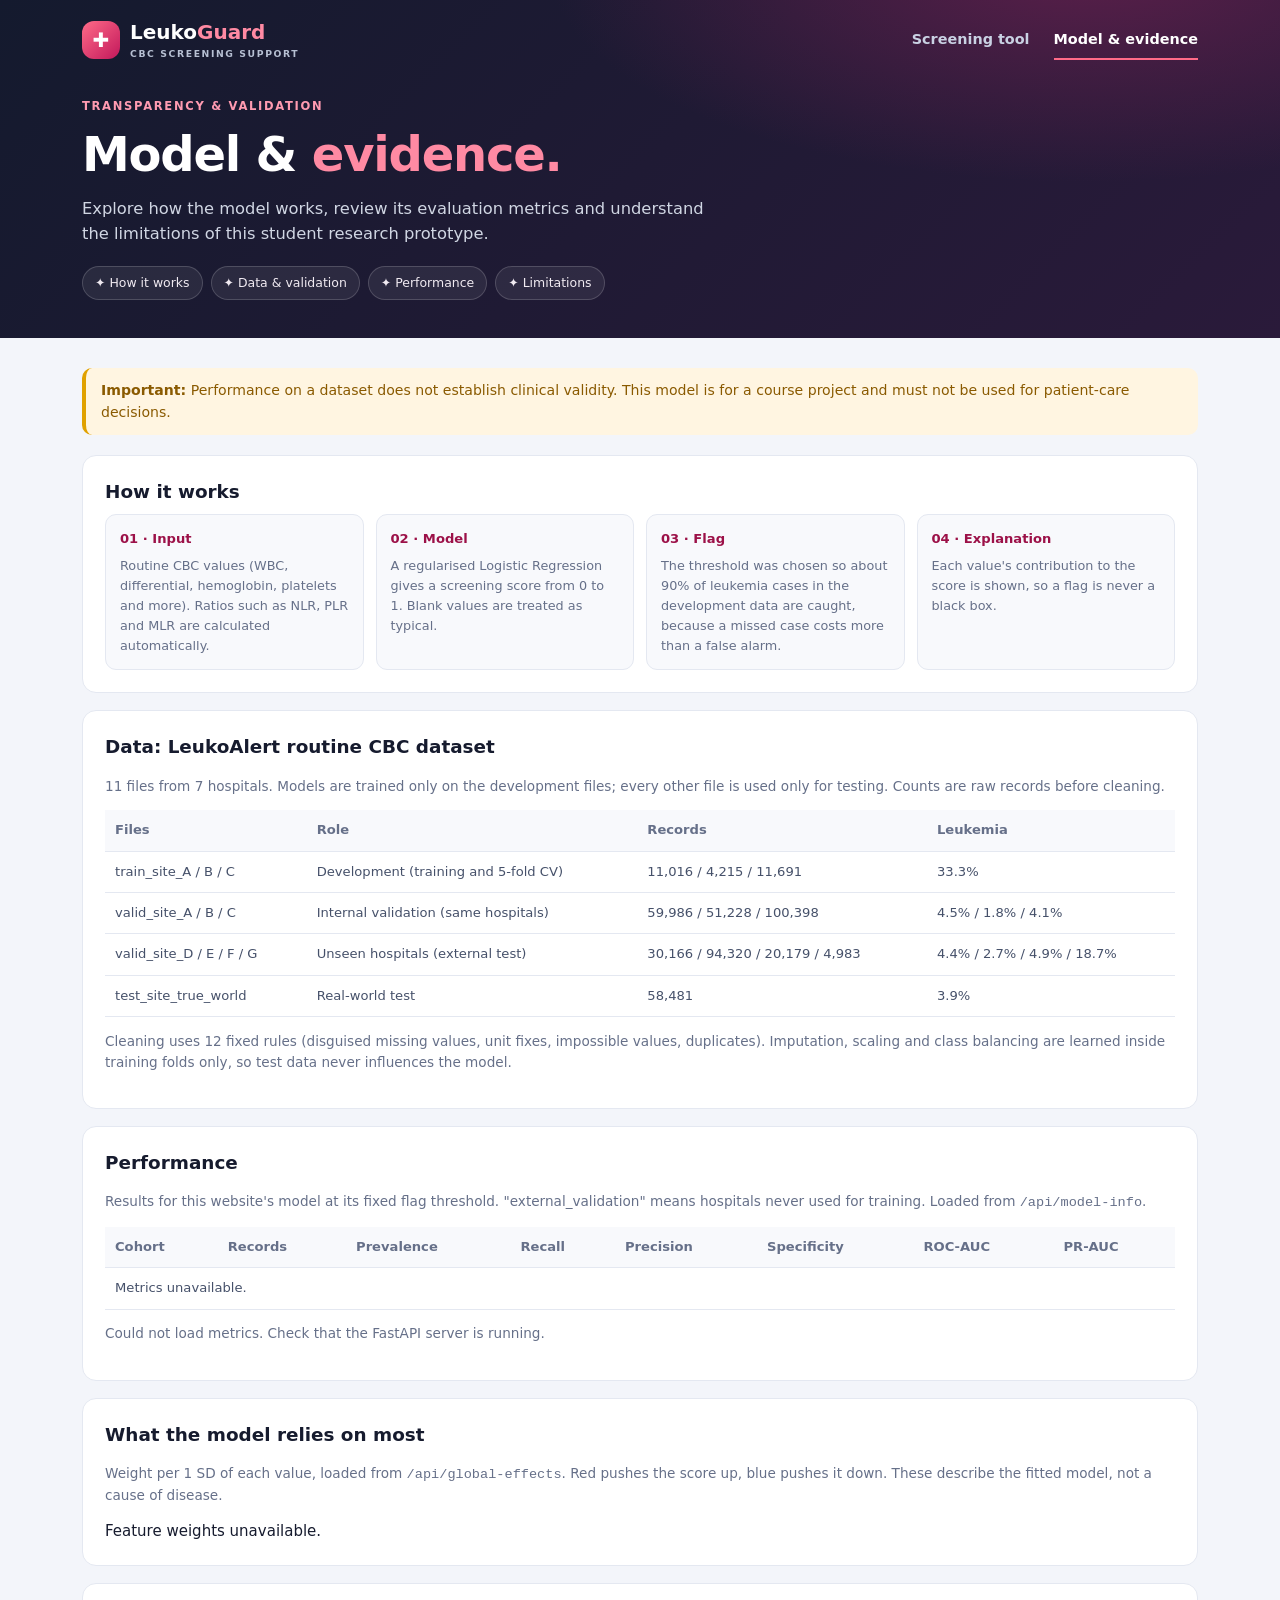
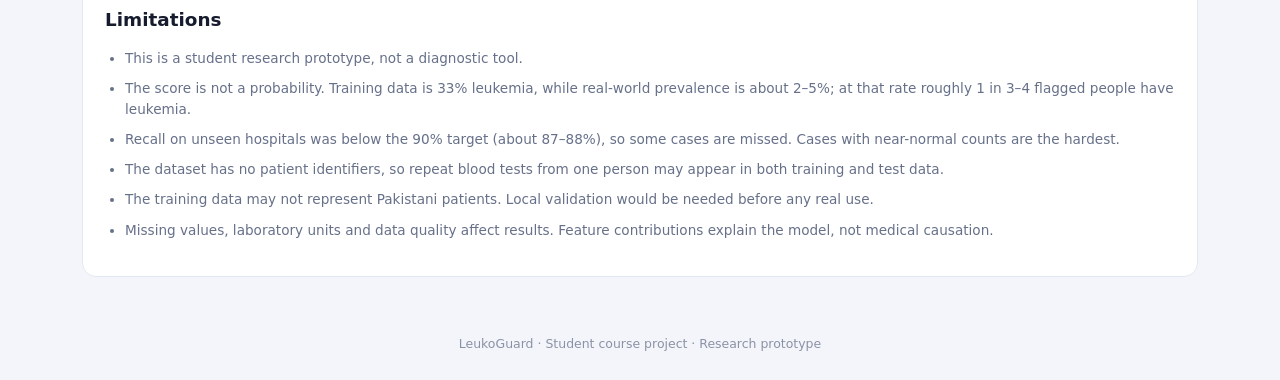
==== app/static/about.html @ 5b7f1a8a "Added Phase1(Data cleaning, Fetures, LR model)" ====
<!DOCTYPE html>
<html lang="en">
<head>
  <meta charset="UTF-8">
  <meta name="viewport" content="width=device-width, initial-scale=1">
  <title>LeukoGuard | Model &amp; Evidence</title>
  <link rel="stylesheet" href="style.css">
</head>
<body>
  <header class="site-header">
    <div class="wrap">
      <nav class="topbar">
        <a class="brand" href="/"><span class="logo">✚</span><span>Leuko<span class="brand-accent">Guard</span><small>CBC SCREENING SUPPORT</small></span></a>
        <div class="nav"><a href="/">Screening tool</a><a class="active" href="about.html">Model &amp; evidence</a></div>
      </nav>
      <section class="hero">
        <p class="eyebrow">TRANSPARENCY &amp; VALIDATION</p>
        <h1>Model &amp; <span>evidence.</span></h1>
        <p>Explore how the model works, review its evaluation metrics and understand the limitations of this student research prototype.</p>
        <div class="chips"><span>✦ How it works</span><span>✦ Data &amp; validation</span><span>✦ Performance</span><span>✦ Limitations</span></div>
      </section>
    </div>
  </header>
  <main class="wrap about-main">
    <div class="notice"><strong>Important:</strong> Performance on a dataset does not establish clinical validity. This model is for a course project and must not be used for patient-care decisions.</div>

    <section class="about-section">
      <h2>How it works</h2>
      <div class="steps">
        <div class="step"><b>01 · Input</b><p>Routine CBC values (WBC, differential, hemoglobin, platelets and more). Ratios such as NLR, PLR and MLR are calculated automatically.</p></div>
        <div class="step"><b>02 · Model</b><p>A regularised Logistic Regression gives a screening score from 0 to 1. Blank values are treated as typical.</p></div>
        <div class="step"><b>03 · Flag</b><p>The threshold was chosen so about 90% of leukemia cases in the development data are caught, because a missed case costs more than a false alarm.</p></div>
        <div class="step"><b>04 · Explanation</b><p>Each value's contribution to the score is shown, so a flag is never a black box.</p></div>
      </div>
    </section>

    <section class="about-section">
      <h2>Data: LeukoAlert routine CBC dataset</h2>
      <p>11 files from 7 hospitals. Models are trained only on the development files; every other file is used only for testing. Counts are raw records before cleaning.</p>
      <div class="table-wrap"><table>
        <thead><tr><th>Files</th><th>Role</th><th>Records</th><th>Leukemia</th></tr></thead>
        <tbody>
          <tr><td>train_site_A / B / C</td><td>Development (training and 5-fold CV)</td><td>11,016 / 4,215 / 11,691</td><td>33.3%</td></tr>
          <tr><td>valid_site_A / B / C</td><td>Internal validation (same hospitals)</td><td>59,986 / 51,228 / 100,398</td><td>4.5% / 1.8% / 4.1%</td></tr>
          <tr><td>valid_site_D / E / F / G</td><td>Unseen hospitals (external test)</td><td>30,166 / 94,320 / 20,179 / 4,983</td><td>4.4% / 2.7% / 4.9% / 18.7%</td></tr>
          <tr><td>test_site_true_world</td><td>Real-world test</td><td>58,481</td><td>3.9%</td></tr>
        </tbody>
      </table></div>
      <p class="small muted">Cleaning uses 12 fixed rules (disguised missing values, unit fixes, impossible values, duplicates). Imputation, scaling and class balancing are learned inside training folds only, so test data never influences the model.</p>
    </section>

    <section class="about-section">
      <h2>Performance</h2>
      <p>Results for this website's model at its fixed flag threshold. "external_validation" means hospitals never used for training. Loaded from <code>/api/model-info</code>.</p>
      <div class="table-wrap"><table id="perf-table"><thead><tr><th>Cohort</th><th>Records</th><th>Prevalence</th><th>Recall</th><th>Precision</th><th>Specificity</th><th>ROC-AUC</th><th>PR-AUC</th></tr></thead><tbody><tr><td colspan="8">Loading…</td></tr></tbody></table></div>
      <p id="perf-error" hidden class="muted">Could not load metrics. Check that the FastAPI server is running.</p>
    </section>

    <section class="about-section">
      <h2>What the model relies on most</h2>
      <p>Weight per 1 SD of each value, loaded from <code>/api/global-effects</code>. Red pushes the score up, blue pushes it down. These describe the fitted model, not a cause of disease.</p>
      <div id="effects"><p class="muted">Loading…</p></div>
    </section>

    <section class="about-section">
      <h2>Limitations</h2>
      <ul class="limitations">
        <li>This is a student research prototype, not a diagnostic tool.</li>
        <li>The score is not a probability. Training data is 33% leukemia, while real-world prevalence is about 2–5%; at that rate roughly 1 in 3–4 flagged people have leukemia.</li>
        <li>Recall on unseen hospitals was below the 90% target (about 87–88%), so some cases are missed. Cases with near-normal counts are the hardest.</li>
        <li>The dataset has no patient identifiers, so repeat blood tests from one person may appear in both training and test data.</li>
        <li>The training data may not represent Pakistani patients. Local validation would be needed before any real use.</li>
        <li>Missing values, laboratory units and data quality affect results. Feature contributions explain the model, not medical causation.</li>
      </ul>
    </section>
  </main>
  <footer>LeukoGuard · Student course project · Research prototype</footer>
  <script>
    const fmt=(v,d=3)=>typeof v==="number"&&Number.isFinite(v)?v.toFixed(d):"—";
    fetch("/api/model-info").then(r=>{if(!r.ok)throw new Error();return r.json()}).then(info=>{
      const rows=Array.isArray(info.results)?info.results:[];
      if(!rows.length)throw new Error();
      const tb=document.querySelector("#perf-table tbody");tb.replaceChildren();
      rows.forEach(row=>{const tr=document.createElement("tr");
        ["cohort","n","prevalence_%","recall","precision","specificity","ROC_AUC","PR_AUC"].forEach(k=>{
          const td=document.createElement("td"),v=row[k];
          td.textContent=k==="n"?Number(v).toLocaleString():k==="prevalence_%"?fmt(v,2)+"%":typeof v==="number"?fmt(v):(v??"—");
          tr.appendChild(td);});
        tb.appendChild(tr);});
    }).catch(()=>{document.querySelector("#perf-table tbody").innerHTML='<tr><td colspan="8">Metrics unavailable.</td></tr>';document.getElementById("perf-error").hidden=false;});
    fetch("/api/global-effects").then(r=>{if(!r.ok)throw new Error();return r.json()}).then(rows=>{
      if(!Array.isArray(rows)||!rows.length)throw new Error();
      const box=document.getElementById("effects");box.replaceChildren();
      const max=Math.max(...rows.map(r=>Math.abs(Number(r.weight)||0)),.001);
      rows.forEach(row=>{const w=Number(row.weight)||0,line=document.createElement("div");
        line.style.cssText="display:flex;align-items:center;gap:12px;margin:10px 0;font-size:.82rem;color:#59647a";
        const name=document.createElement("span");name.style.cssText="width:230px;flex-shrink:0;overflow-wrap:anywhere";name.textContent=`${row.feature} (${w>0?"+":""}${w})`;
        const track=document.createElement("div");track.style.cssText="flex:1;height:9px;background:#eef1f7;border-radius:6px;position:relative;overflow:hidden";
        const fill=document.createElement("div");fill.style.cssText=`position:absolute;top:0;bottom:0;width:${50*Math.abs(w)/max}%;${w>=0?"left:50%;background:#c2185b":"right:50%;background:#1f6fb3"};border-radius:6px`;
        track.appendChild(fill);line.append(name,track);box.appendChild(line);});
    }).catch(()=>{document.getElementById("effects").textContent="Feature weights unavailable.";});
  </script>
</body>
</html>
---- app/static/style.css ----
:root {
  --bg: #f3f5fa;
  --card: #ffffff;
  --ink: #161b2e;
  --muted: #667089;
  --line: #e4e8f1;
  --brand: #c2185b;
  --brand-dark: #9c1148;
  --blue: #1f6fb3;
  --ok: #1f7a4d;
  --ok-bg: #e8f6ee;
  --warn: #8a5a00;
  --warn-bg: #fff5e1;
  --bad-bg: #fdeaf0;
  --r: 16px;
}

*{box-sizing:border-box}
body{margin:0;background:var(--bg);color:var(--ink);font:15px/1.55 Inter,system-ui,-apple-system,"Segoe UI",sans-serif}
a{color:inherit;text-decoration:none}
button,input{font:inherit}
.wrap{max-width:1160px;margin:0 auto;padding:0 22px}
.site-header{color:#fff;background:radial-gradient(900px 360px at 85% -10%,#5a1f4a 0%,transparent 60%),linear-gradient(135deg,#141a2e,#2a1a3a);padding:20px 0 38px}
.topbar{display:flex;align-items:center;justify-content:space-between;gap:20px;flex-wrap:wrap}
.brand{display:flex;align-items:center;gap:10px;font-weight:850;font-size:1.25rem;line-height:1.15}
.logo{display:grid;place-items:center;width:38px;height:38px;border-radius:12px;background:linear-gradient(135deg,#ff6b88,#c2185b);font-size:1.25rem}
.brand-accent{color:#ff8aa3}.brand small{display:block;margin-top:5px;color:#b7c0d3;font-size:.58rem;letter-spacing:1.6px}
.nav{display:flex;gap:24px}.nav a{color:#c9d1e3;font-size:.9rem;font-weight:650;padding:8px 0}.nav a:hover,.nav a.active{color:#fff}.nav a.active{border-bottom:2px solid #ff6b88}
.hero{max-width:740px;padding-top:38px}.eyebrow{font-size:.72rem;letter-spacing:1.7px;color:#ff9bb1;font-weight:800;margin:0 0 12px}
.hero h1{font-size:clamp(2rem,4vw,3rem);line-height:1.12;letter-spacing:-1.2px;margin:0 0 14px}.hero h1 span{color:#ff8aa3}
.hero>p:not(.eyebrow){color:#d0d6e3;max-width:630px;margin:0;font-size:1.02rem}
.chips{display:flex;flex-wrap:wrap;gap:8px;margin-top:20px}.chips span{border:1px solid #ffffff2b;background:#ffffff12;border-radius:30px;padding:6px 12px;font-size:.78rem;color:#f0eaf1}
.main{padding-top:24px;padding-bottom:30px}
.notice{background:var(--warn-bg);color:var(--warn);border-left:4px solid #e0a100;border-radius:10px;padding:12px 15px;margin-bottom:20px;font-size:.88rem}
.layout{display:grid;grid-template-columns:minmax(0,1.55fr) minmax(300px,.9fr);gap:22px;align-items:start}
.card{background:var(--card);border:1px solid var(--line);border-radius:var(--r);padding:22px;box-shadow:0 3px 14px #1e28500a;margin-bottom:18px;min-width:0}
.card-head{display:flex;align-items:center;justify-content:space-between;gap:12px}.card-head h2,.placeholder h2{display:inline-block;margin:0;font-size:1.2rem;letter-spacing:-.3px}
.card-head p{margin:7px 0 0}.section-no{display:inline-grid;place-items:center;background:#fdeaf0;color:var(--brand-dark);border-radius:8px;font-size:.72rem;font-weight:850;padding:5px 8px;margin-right:9px;vertical-align:3px}
.muted{color:var(--muted)}.small{font-size:.82rem}.examples{display:flex;gap:7px;flex-wrap:wrap;margin-top:20px;padding:13px 0;border-top:1px solid var(--line);border-bottom:1px solid var(--line)}
button{cursor:pointer;border-radius:9px;transition:.15s}.ghost{background:#fff;border:1px solid #cfd6e4;padding:7px 10px;color:#536077;font-size:.8rem}.ghost:hover{background:#f8eaf0;border-color:#e7b2c5;color:var(--brand-dark)}
#cbc-form fieldset{border:0;padding:0;margin:20px 0 0}#cbc-form legend{width:100%;font-size:.85rem;font-weight:800;color:var(--brand-dark);padding:0 0 9px;border-bottom:1px solid var(--line);margin-bottom:12px}
#cbc-form legend:before{content:"";display:inline-block;width:6px;height:6px;background:var(--brand);border-radius:50%;margin:0 8px 2px 0}
#cbc-form .grid{display:grid;grid-template-columns:repeat(3,minmax(0,1fr));gap:13px 11px}
#cbc-form label{display:block;font-size:.8rem;font-weight:650;color:#46516a;min-width:0}
#cbc-form label small{display:block;font-size:.72rem;font-weight:400;color:#8992a5;margin-top:1px}
#cbc-form input{width:100%;margin-top:5px;padding:10px;border:1px solid #cfd6e4;border-radius:9px;background:#fbfcfe;outline:0;color:var(--ink);font-size:.92rem}
#cbc-form input:focus{border-color:var(--brand);box-shadow:0 0 0 3px #c2185b20;background:#fff}
#cbc-form input.invalid{border-color:var(--brand);background:var(--bad-bg)}
.primary{width:100%;display:flex;align-items:center;justify-content:center;gap:18px;background:linear-gradient(135deg,#d81b60,#a91148);color:#fff;border:0;padding:13px 18px;font-weight:750;margin-top:22px;box-shadow:0 5px 14px #c2185b30}.primary:hover{transform:translateY(-1px)}.primary:disabled{opacity:.65;cursor:wait}
.primary span{font-size:1.2rem}.error{color:var(--brand-dark);background:var(--bad-bg);border-radius:8px;padding:10px 12px;font-size:.85rem}
.side{position:sticky;top:16px}.placeholder{text-align:center;padding:28px 22px}.placeholder-icon{width:62px;height:62px;border-radius:20px;background:#fdeaf0;color:var(--brand);display:grid;place-items:center;font-size:2rem;margin:0 auto 18px}
.placeholder h2{display:block;margin:0 0 8px}.placeholder>p{font-size:.88rem;margin:0 auto;max-width:310px}.preview-list{text-align:left;margin-top:23px;border-top:1px solid var(--line)}.preview-list p{font-size:.82rem;color:var(--brand);margin:0;padding:11px 0;border-bottom:1px solid var(--line)}.preview-list span{color:#59647a;margin-left:6px}
.result-heading{margin-bottom:16px}.pill{border-radius:20px;padding:5px 9px;background:#f0f3f8;color:#657089;font-size:.68rem;font-weight:800;white-space:nowrap}
.verdict{padding:15px;border-radius:11px;margin:12px 0 18px;background:#f5f6fa;border:1px solid var(--line)}.verdict.flag{background:var(--bad-bg);border-color:#f3b6c9}.verdict.noflag{background:var(--ok-bg);border-color:#b9dfc9}.verdict .big{display:block;font-weight:850;font-size:1.05rem}.verdict.flag .big{color:#a41446}.verdict.noflag .big{color:var(--ok)}.verdict .sub{display:block;margin-top:5px;color:#667089;font-size:.82rem}
.score-heading{display:flex;align-items:end;justify-content:space-between;gap:10px}.label{display:block;color:#7b8498;font-size:.7rem;letter-spacing:1px;font-weight:800}.score-heading strong{display:block;font-size:2.2rem;line-height:1.2;letter-spacing:-1px}.threshold-copy{font-size:.78rem;color:var(--muted);text-align:right}
.meter{position:relative;height:12px;border-radius:8px;margin:23px 0 5px;background:linear-gradient(90deg,#bfe3cf,#f4dca0 60%,#f1a9b7)}.pin{position:absolute;top:50%;left:0;width:21px;height:21px;transform:translate(-50%,-50%);border-radius:50%;background:var(--ink);border:3px solid #fff;box-shadow:0 2px 6px #0003;transition:left .4s}.tick{position:absolute;top:-5px;bottom:-5px;left:50%;width:2px;background:var(--brand)}.tick span{position:absolute;top:19px;left:4px;white-space:nowrap;font-size:.68rem;color:var(--brand)}
.scale{display:flex;justify-content:space-between;color:var(--muted);font-size:.72rem;margin-bottom:17px}
.warning{background:var(--warn-bg);color:var(--warn);border-radius:8px;padding:9px 11px;margin:8px 0;font-size:.82rem}
.drivers-block{border-top:1px solid var(--line);padding-top:17px;margin-top:17px}.drivers-block h3{font-size:1rem;margin:0}.drivers-block h4{font-size:.82rem;margin:16px 0 5px}.up-title{color:var(--brand-dark)}.down-title{color:var(--blue)}
.drivers{list-style:none;padding:0;margin:0}.drivers li{padding:9px 0;border-bottom:1px solid #eef0f5;font-size:.82rem}.driver-line{display:flex;justify-content:space-between;gap:10px}.driver-name{overflow-wrap:anywhere}.val{color:var(--muted);white-space:nowrap;font-size:.76rem}.bar{height:5px;border-radius:4px;background:#eef1f7;margin-top:6px;overflow:hidden}.bar-fill{height:100%;border-radius:4px}.up .bar-fill{background:var(--brand)}.down .bar-fill{background:var(--blue)}
.disclaimer{background:#f7f8fb;border-radius:9px;padding:11px;color:var(--muted);font-size:.78rem;line-height:1.6;margin:18px 0 10px}.text-link{color:var(--brand-dark);font-size:.82rem;font-weight:800}.about-card{display:flex;gap:13px;align-items:flex-start;background:#fff;border-color:#f0d7e1}.about-icon{width:38px;height:38px;display:grid;place-items:center;border-radius:11px;background:#fdeaf0;color:var(--brand);font-size:1.3rem;flex-shrink:0}.about-card h3{margin:1px 0 4px;font-size:.95rem}.about-card p{margin:0 0 8px}
footer{text-align:center;color:#8a92a5;font-size:.78rem;padding:10px 20px 28px}
[hidden]{display:none!important}
/* About page */
.about-main{padding-top:30px;padding-bottom:30px}.page-title{margin:0 0 8px;font-size:2rem;letter-spacing:-.7px}.page-intro{color:var(--muted);max-width:720px;margin:0 0 23px}.about-grid{display:grid;grid-template-columns:repeat(3,minmax(0,1fr));gap:15px;margin-bottom:18px}.about-tile{background:#fff;border:1px solid var(--line);border-radius:14px;padding:19px}.about-tile .tile-icon{width:38px;height:38px;display:grid;place-items:center;border-radius:12px;background:#fdeaf0;color:var(--brand);font-size:1.3rem;margin-bottom:12px}.about-tile h3{font-size:.98rem;margin:0 0 7px}.about-tile p{font-size:.84rem;color:var(--muted);margin:0}.about-section{background:#fff;border:1px solid var(--line);border-radius:14px;padding:22px;margin-bottom:17px}.about-section h2{font-size:1.15rem;margin:0 0 7px}.about-section>p{color:var(--muted);font-size:.85rem}.table-wrap{overflow-x:auto}table{width:100%;border-collapse:collapse;font-size:.82rem;min-width:620px}th,td{text-align:left;padding:10px;border-bottom:1px solid var(--line)}th{color:var(--muted);background:#f8f9fc;font-weight:750}td{color:#46516a}.metrics{display:grid;grid-template-columns:repeat(4,minmax(0,1fr));gap:10px;margin:16px 0}.metric{border:1px solid var(--line);border-radius:10px;padding:13px}.metric small{display:block;font-size:.68rem;color:var(--muted);font-weight:800}.metric strong{display:block;font-size:1.5rem;margin:5px 0}.metric span{font-size:.72rem;color:var(--muted)}.steps{display:grid;grid-template-columns:repeat(4,minmax(0,1fr));gap:12px}.step{background:#f8f9fc;border:1px solid var(--line);border-radius:11px;padding:14px}.step b{display:block;color:var(--brand-dark);font-size:.82rem;margin-bottom:7px}.step p{margin:0;color:var(--muted);font-size:.8rem}.limitations{padding-left:20px;color:var(--muted);font-size:.85rem}.limitations li{margin:9px 0}
@media(max-width:950px){.layout{grid-template-columns:1fr}.side{position:static}.about-grid{grid-template-columns:1fr 1fr}.steps{grid-template-columns:1fr 1fr}}
@media(max-width:650px){.wrap{padding:0 15px}.site-header{padding-bottom:29px}.nav{gap:15px}.nav a{font-size:.8rem}.hero{padding-top:29px}.hero h1{font-size:2.2rem}.chips span{font-size:.72rem}.card{padding:17px}.layout{gap:12px}#cbc-form .grid{grid-template-columns:repeat(2,minmax(0,1fr))}.examples{gap:6px}.ghost{font-size:.72rem;padding:7px 8px}.about-grid,.metrics,.steps{grid-template-columns:1fr 1fr}.page-title{font-size:1.7rem}.about-section{padding:16px}.score-heading strong{font-size:1.9rem}}
@media(max-width:390px){.brand{font-size:1.1rem}.nav{gap:10px}.nav a{font-size:.74rem}.about-grid,.metrics,.steps{grid-template-columns:1fr}.score-heading{align-items:start;flex-direction:column}.threshold-copy{text-align:left}}
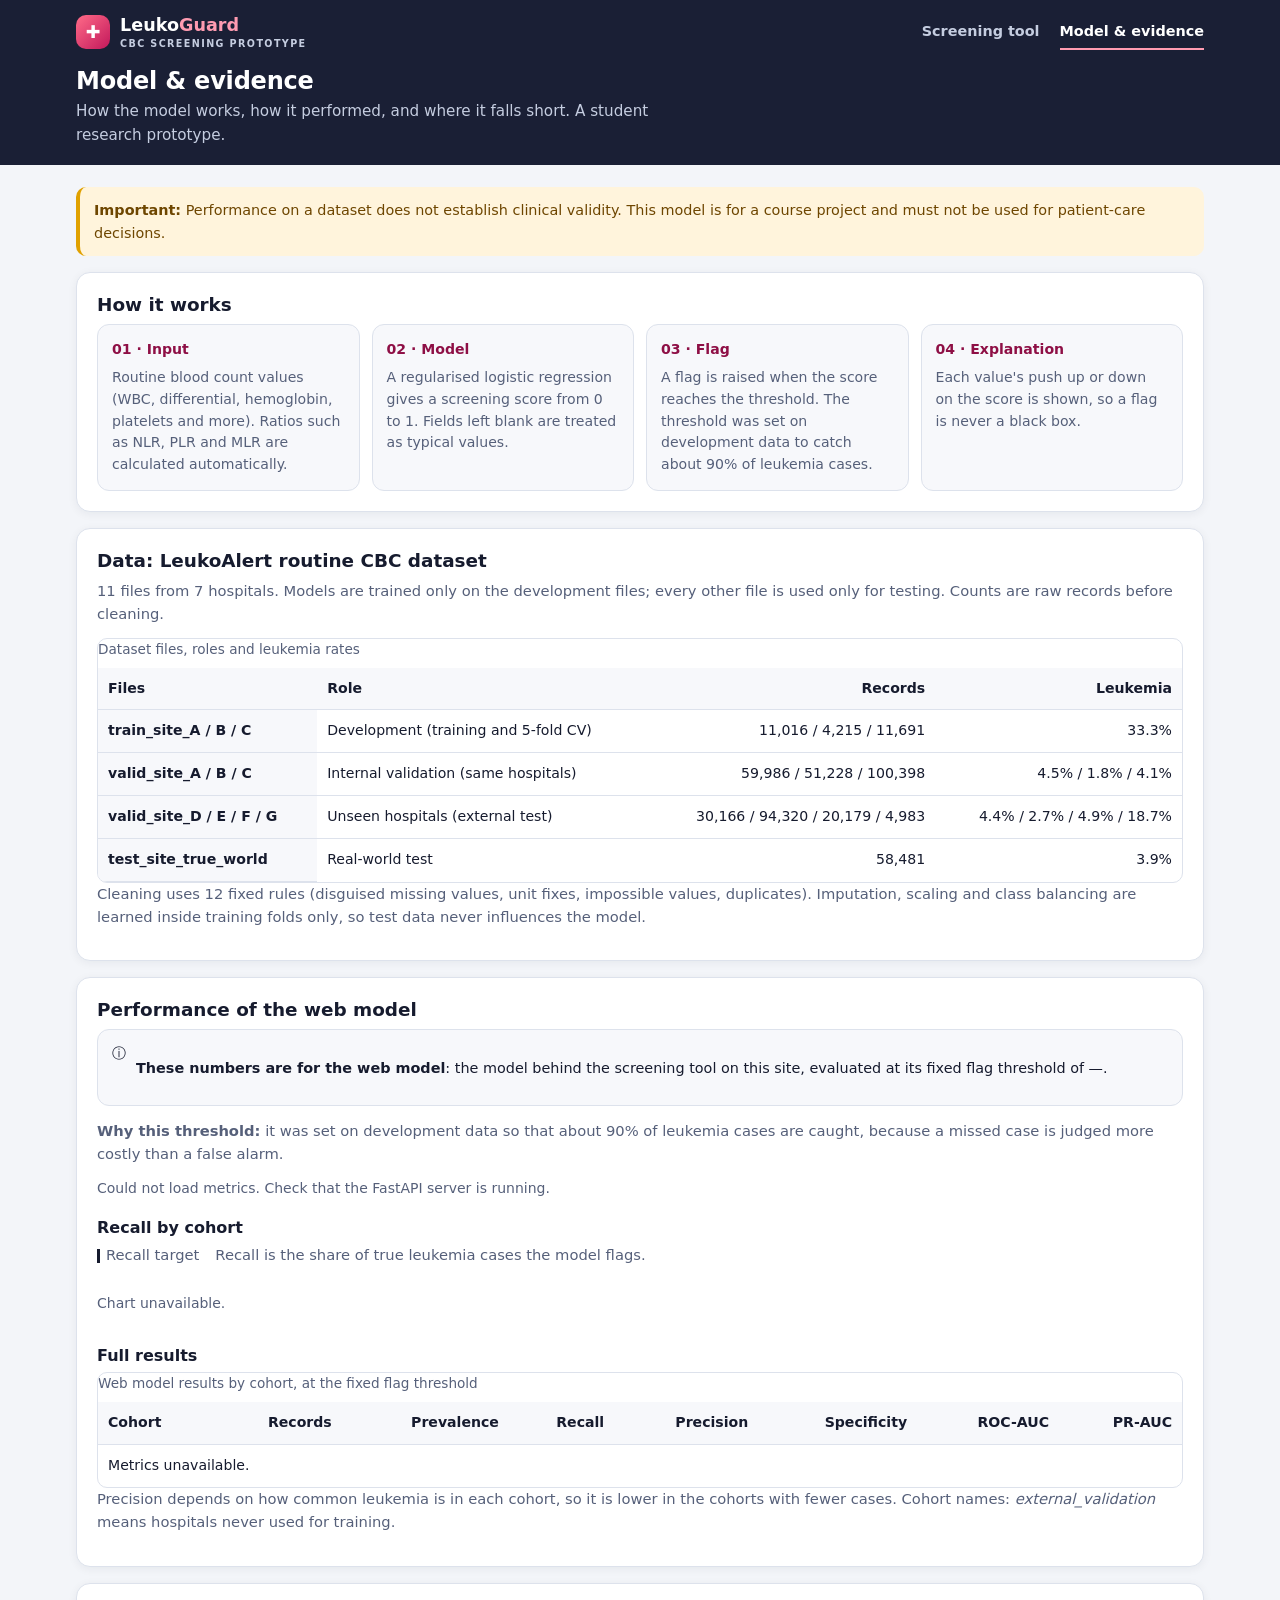
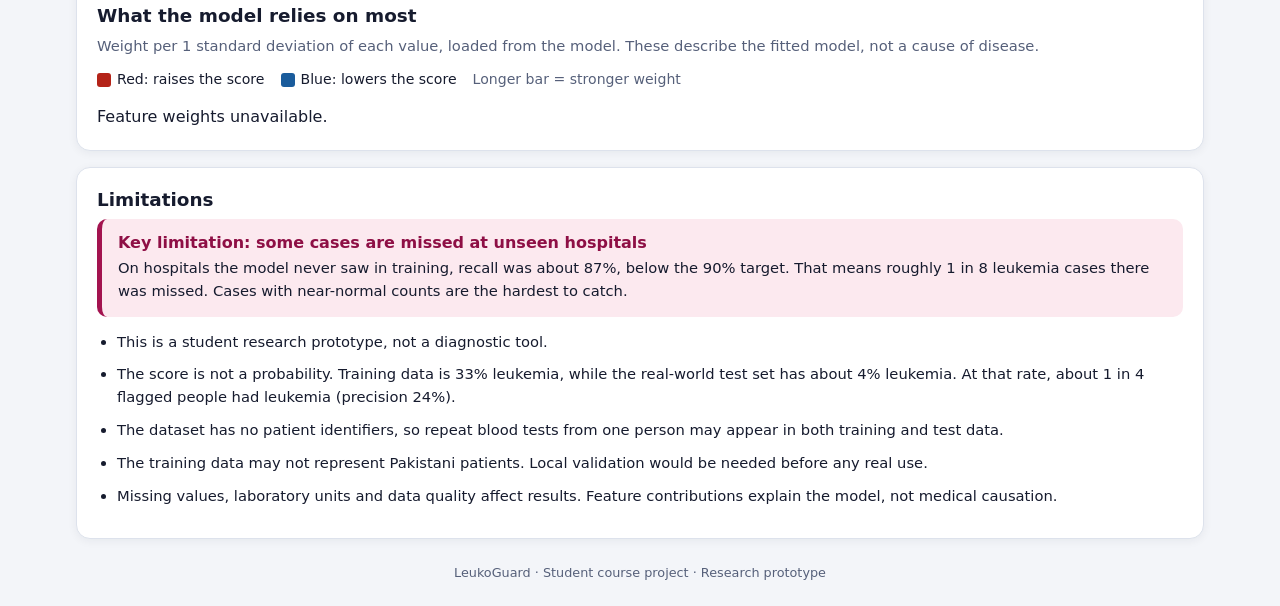
==== commit 7e6d45ff: "redesigned web UI" ====
--- a/app/static/about.html
+++ b/app/static/about.html
@@ -3,102 +3,224 @@
 <head>
   <meta charset="UTF-8">
   <meta name="viewport" content="width=device-width, initial-scale=1">
+  <meta name="description" content="How the LeukoGuard screening model was built, how it performed on held-out hospitals, and its limitations.">
   <title>LeukoGuard | Model &amp; Evidence</title>
   <link rel="stylesheet" href="style.css">
 </head>
 <body>
+  <a class="skip-link" href="#main">Skip to content</a>
+
   <header class="site-header">
     <div class="wrap">
-      <nav class="topbar">
-        <a class="brand" href="/"><span class="logo">✚</span><span>Leuko<span class="brand-accent">Guard</span><small>CBC SCREENING SUPPORT</small></span></a>
-        <div class="nav"><a href="/">Screening tool</a><a class="active" href="about.html">Model &amp; evidence</a></div>
+      <nav class="topbar" aria-label="Main">
+        <a class="brand" href="/"><span class="logo" aria-hidden="true">✚</span><span>Leuko<span class="brand-accent">Guard</span><small>CBC screening prototype</small></span></a>
+        <div class="nav">
+          <a href="/">Screening tool</a>
+          <a href="about.html" aria-current="page">Model &amp; evidence</a>
+        </div>
       </nav>
-      <section class="hero">
-        <p class="eyebrow">TRANSPARENCY &amp; VALIDATION</p>
-        <h1>Model &amp; <span>evidence.</span></h1>
-        <p>Explore how the model works, review its evaluation metrics and understand the limitations of this student research prototype.</p>
-        <div class="chips"><span>✦ How it works</span><span>✦ Data &amp; validation</span><span>✦ Performance</span><span>✦ Limitations</span></div>
-      </section>
+      <div class="hero">
+        <h1>Model &amp; evidence</h1>
+        <p>How the model works, how it performed, and where it falls short. A student research prototype.</p>
+      </div>
     </div>
   </header>
-  <main class="wrap about-main">
-    <div class="notice"><strong>Important:</strong> Performance on a dataset does not establish clinical validity. This model is for a course project and must not be used for patient-care decisions.</div>
-
-    <section class="about-section">
-      <h2>How it works</h2>
+
+  <main id="main" class="wrap about-main">
+    <div class="notice" role="note">
+      <p><strong>Important:</strong> Performance on a dataset does not establish clinical validity. This model is for a course project and must not be used for patient-care decisions.</p>
+    </div>
+
+    <section class="section" aria-labelledby="how-heading">
+      <h2 id="how-heading">How it works</h2>
       <div class="steps">
-        <div class="step"><b>01 · Input</b><p>Routine CBC values (WBC, differential, hemoglobin, platelets and more). Ratios such as NLR, PLR and MLR are calculated automatically.</p></div>
-        <div class="step"><b>02 · Model</b><p>A regularised Logistic Regression gives a screening score from 0 to 1. Blank values are treated as typical.</p></div>
-        <div class="step"><b>03 · Flag</b><p>The threshold was chosen so about 90% of leukemia cases in the development data are caught, because a missed case costs more than a false alarm.</p></div>
-        <div class="step"><b>04 · Explanation</b><p>Each value's contribution to the score is shown, so a flag is never a black box.</p></div>
-      </div>
-    </section>
-
-    <section class="about-section">
-      <h2>Data: LeukoAlert routine CBC dataset</h2>
+        <div class="step"><b>01 · Input</b><p>Routine blood count values (WBC, differential, hemoglobin, platelets and more). Ratios such as NLR, PLR and MLR are calculated automatically.</p></div>
+        <div class="step"><b>02 · Model</b><p>A regularised logistic regression gives a screening score from 0 to 1. Fields left blank are treated as typical values.</p></div>
+        <div class="step"><b>03 · Flag</b><p>A flag is raised when the score reaches the threshold. The threshold was set on development data to catch about 90% of leukemia cases.</p></div>
+        <div class="step"><b>04 · Explanation</b><p>Each value's push up or down on the score is shown, so a flag is never a black box.</p></div>
+      </div>
+    </section>
+
+    <section class="section" aria-labelledby="data-heading">
+      <h2 id="data-heading">Data: LeukoAlert routine CBC dataset</h2>
       <p>11 files from 7 hospitals. Models are trained only on the development files; every other file is used only for testing. Counts are raw records before cleaning.</p>
-      <div class="table-wrap"><table>
-        <thead><tr><th>Files</th><th>Role</th><th>Records</th><th>Leukemia</th></tr></thead>
-        <tbody>
-          <tr><td>train_site_A / B / C</td><td>Development (training and 5-fold CV)</td><td>11,016 / 4,215 / 11,691</td><td>33.3%</td></tr>
-          <tr><td>valid_site_A / B / C</td><td>Internal validation (same hospitals)</td><td>59,986 / 51,228 / 100,398</td><td>4.5% / 1.8% / 4.1%</td></tr>
-          <tr><td>valid_site_D / E / F / G</td><td>Unseen hospitals (external test)</td><td>30,166 / 94,320 / 20,179 / 4,983</td><td>4.4% / 2.7% / 4.9% / 18.7%</td></tr>
-          <tr><td>test_site_true_world</td><td>Real-world test</td><td>58,481</td><td>3.9%</td></tr>
-        </tbody>
-      </table></div>
-      <p class="small muted">Cleaning uses 12 fixed rules (disguised missing values, unit fixes, impossible values, duplicates). Imputation, scaling and class balancing are learned inside training folds only, so test data never influences the model.</p>
-    </section>
-
-    <section class="about-section">
-      <h2>Performance</h2>
-      <p>Results for this website's model at its fixed flag threshold. "external_validation" means hospitals never used for training. Loaded from <code>/api/model-info</code>.</p>
-      <div class="table-wrap"><table id="perf-table"><thead><tr><th>Cohort</th><th>Records</th><th>Prevalence</th><th>Recall</th><th>Precision</th><th>Specificity</th><th>ROC-AUC</th><th>PR-AUC</th></tr></thead><tbody><tr><td colspan="8">Loading…</td></tr></tbody></table></div>
-      <p id="perf-error" hidden class="muted">Could not load metrics. Check that the FastAPI server is running.</p>
-    </section>
-
-    <section class="about-section">
-      <h2>What the model relies on most</h2>
-      <p>Weight per 1 SD of each value, loaded from <code>/api/global-effects</code>. Red pushes the score up, blue pushes it down. These describe the fitted model, not a cause of disease.</p>
+      <div class="table-wrap" tabindex="0" role="region" aria-labelledby="data-caption">
+        <table>
+          <caption id="data-caption">Dataset files, roles and leukemia rates</caption>
+          <thead><tr><th scope="col">Files</th><th scope="col">Role</th><th scope="col" class="num">Records</th><th scope="col" class="num">Leukemia</th></tr></thead>
+          <tbody>
+            <tr><th scope="row">train_site_A / B / C</th><td>Development (training and 5-fold CV)</td><td class="num">11,016 / 4,215 / 11,691</td><td class="num">33.3%</td></tr>
+            <tr><th scope="row">valid_site_A / B / C</th><td>Internal validation (same hospitals)</td><td class="num">59,986 / 51,228 / 100,398</td><td class="num">4.5% / 1.8% / 4.1%</td></tr>
+            <tr><th scope="row">valid_site_D / E / F / G</th><td>Unseen hospitals (external test)</td><td class="num">30,166 / 94,320 / 20,179 / 4,983</td><td class="num">4.4% / 2.7% / 4.9% / 18.7%</td></tr>
+            <tr><th scope="row">test_site_true_world</th><td>Real-world test</td><td class="num">58,481</td><td class="num">3.9%</td></tr>
+          </tbody>
+        </table>
+      </div>
+      <p class="table-note">Cleaning uses 12 fixed rules (disguised missing values, unit fixes, impossible values, duplicates). Imputation, scaling and class balancing are learned inside training folds only, so test data never influences the model.</p>
+    </section>
+
+    <section class="section" aria-labelledby="perf-heading">
+      <h2 id="perf-heading">Performance of the web model</h2>
+      <div class="model-note">
+        <span aria-hidden="true">ⓘ</span>
+        <p><strong>These numbers are for the web model</strong>: the model behind the screening tool on this site, evaluated at its fixed flag threshold of <span id="threshold-value">—</span>.</p>
+      </div>
+      <p class="threshold-why"><strong>Why this threshold:</strong> it was set on development data so that about 90% of leukemia cases are caught, because a missed case is judged more costly than a false alarm.</p>
+
+      <div id="perf-status" class="muted small" hidden></div>
+
+      <h3 id="chart-heading">Recall by cohort</h3>
+      <p class="chart-key">
+        <span><span class="target-key" aria-hidden="true"></span><span id="target-label">Recall target</span></span>
+        <span>Recall is the share of true leukemia cases the model flags.</span>
+      </p>
+      <div id="recall-chart" class="chart" role="img" aria-label="Recall by cohort, loading">
+        <p class="muted small">Loading…</p>
+      </div>
+
+      <h3>Full results</h3>
+      <div class="table-wrap" tabindex="0" role="region" aria-labelledby="perf-caption">
+        <table id="perf-table">
+          <caption id="perf-caption">Web model results by cohort, at the fixed flag threshold</caption>
+          <thead>
+            <tr>
+              <th scope="col">Cohort</th>
+              <th scope="col" class="num">Records</th>
+              <th scope="col" class="num">Prevalence</th>
+              <th scope="col" class="num">Recall</th>
+              <th scope="col" class="num">Precision</th>
+              <th scope="col" class="num">Specificity</th>
+              <th scope="col" class="num">ROC-AUC</th>
+              <th scope="col" class="num">PR-AUC</th>
+            </tr>
+          </thead>
+          <tbody><tr><td colspan="8">Loading…</td></tr></tbody>
+        </table>
+      </div>
+      <p class="table-note">Precision depends on how common leukemia is in each cohort, so it is lower in the cohorts with fewer cases. Cohort names: <em>external_validation</em> means hospitals never used for training.</p>
+    </section>
+
+    <section class="section" aria-labelledby="weights-heading">
+      <h2 id="weights-heading">What the model relies on most</h2>
+      <p>Weight per 1 standard deviation of each value, loaded from the model. These describe the fitted model, not a cause of disease.</p>
+      <div class="legend" aria-label="Chart legend">
+        <span class="raise"><i aria-hidden="true"></i>Red: raises the score</span>
+        <span class="lower"><i aria-hidden="true"></i>Blue: lowers the score</span>
+        <span class="muted">Longer bar = stronger weight</span>
+      </div>
       <div id="effects"><p class="muted">Loading…</p></div>
     </section>
 
-    <section class="about-section">
-      <h2>Limitations</h2>
+    <section class="section" aria-labelledby="limits-heading">
+      <h2 id="limits-heading">Limitations</h2>
+      <div class="key-limit">
+        <h3>Key limitation: some cases are missed at unseen hospitals</h3>
+        <p>On hospitals the model never saw in training, recall was about 87%, below the 90% target. That means roughly 1 in 8 leukemia cases there was missed. Cases with near-normal counts are the hardest to catch.</p>
+      </div>
       <ul class="limitations">
         <li>This is a student research prototype, not a diagnostic tool.</li>
-        <li>The score is not a probability. Training data is 33% leukemia, while real-world prevalence is about 2–5%; at that rate roughly 1 in 3–4 flagged people have leukemia.</li>
-        <li>Recall on unseen hospitals was below the 90% target (about 87–88%), so some cases are missed. Cases with near-normal counts are the hardest.</li>
+        <li>The score is not a probability. Training data is 33% leukemia, while the real-world test set has about 4% leukemia. At that rate, about 1 in 4 flagged people had leukemia (precision 24%).</li>
         <li>The dataset has no patient identifiers, so repeat blood tests from one person may appear in both training and test data.</li>
         <li>The training data may not represent Pakistani patients. Local validation would be needed before any real use.</li>
         <li>Missing values, laboratory units and data quality affect results. Feature contributions explain the model, not medical causation.</li>
       </ul>
     </section>
   </main>
-  <footer>LeukoGuard · Student course project · Research prototype</footer>
+
+  <footer class="site-footer">LeukoGuard · Student course project · Research prototype</footer>
+
   <script>
     const fmt=(v,d=3)=>typeof v==="number"&&Number.isFinite(v)?v.toFixed(d):"—";
+    const pct=v=>typeof v==="number"&&Number.isFinite(v)?`${(v*100).toFixed(1)}%`:"—";
+    const COHORT_NAMES={
+      "development (CV, OOF)":"Development (cross-validation)",
+      "internal_validation":"Internal validation (same hospitals)",
+      "external_validation (hospitals D-G)":"Unseen hospitals (D–G)",
+      "real_world_test":"Real-world test"
+    };
+    const cohortName=c=>COHORT_NAMES[c]||c;
+
+    function renderChart(rows,target){
+      const box=document.getElementById("recall-chart");
+      box.replaceChildren();
+      const parts=[];
+      rows.forEach(row=>{
+        const recall=Number(row.recall);
+        const meets=Number.isFinite(recall)&&recall>=target;
+        const line=document.createElement("div"); line.className="chart-row"; line.setAttribute("aria-hidden","true");
+
+        const name=document.createElement("span"); name.className="chart-name";
+        name.textContent=cohortName(row.cohort);
+        if(!meets){
+          const tag=document.createElement("span"); tag.className="chart-tag";
+          tag.textContent="below target"; name.appendChild(tag);
+        }
+
+        const track=document.createElement("div"); track.className="chart-track";
+        const fill=document.createElement("div"); fill.className=meets?"chart-fill":"chart-fill low";
+        fill.style.width=`${Math.max(0,Math.min(100,recall*100))}%`;
+        const marker=document.createElement("div"); marker.className="chart-target";
+        marker.style.left=`${target*100}%`;
+        track.append(fill,marker);
+
+        const value=document.createElement("span"); value.className="chart-value";
+        value.textContent=pct(recall);
+
+        line.append(name,track,value);
+        box.appendChild(line);
+        parts.push(`${cohortName(row.cohort)} ${pct(recall)}${meets?"":" (below target)"}`);
+      });
+      box.setAttribute("aria-label",`Recall by cohort. ${parts.join("; ")}. Target ${pct(target)}.`);
+    }
+
     fetch("/api/model-info").then(r=>{if(!r.ok)throw new Error();return r.json()}).then(info=>{
       const rows=Array.isArray(info.results)?info.results:[];
       if(!rows.length)throw new Error();
-      const tb=document.querySelector("#perf-table tbody");tb.replaceChildren();
-      rows.forEach(row=>{const tr=document.createElement("tr");
-        ["cohort","n","prevalence_%","recall","precision","specificity","ROC_AUC","PR_AUC"].forEach(k=>{
-          const td=document.createElement("td"),v=row[k];
-          td.textContent=k==="n"?Number(v).toLocaleString():k==="prevalence_%"?fmt(v,2)+"%":typeof v==="number"?fmt(v):(v??"—");
-          tr.appendChild(td);});
-        tb.appendChild(tr);});
-    }).catch(()=>{document.querySelector("#perf-table tbody").innerHTML='<tr><td colspan="8">Metrics unavailable.</td></tr>';document.getElementById("perf-error").hidden=false;});
+      const target=typeof info.target_recall==="number"?info.target_recall:0.9;
+      document.getElementById("threshold-value").textContent=fmt(info.threshold);
+      document.getElementById("target-label").textContent=`${pct(target)} recall target`;
+      renderChart(rows,target);
+
+      const tb=document.querySelector("#perf-table tbody"); tb.replaceChildren();
+      rows.forEach(row=>{
+        const tr=document.createElement("tr");
+        ["cohort","n","prevalence_%","recall","precision","specificity","ROC_AUC","PR_AUC"].forEach((k,i)=>{
+          const td=document.createElement(i===0?"th":"td"), v=row[k];
+          if(i===0)td.scope="row";
+          else td.className="num";
+          td.textContent=k==="cohort"?cohortName(v)
+            :k==="n"?Number(v).toLocaleString()
+            :k==="prevalence_%"?fmt(v,2)+"%"
+            :typeof v==="number"?fmt(v):(v??"—");
+          tr.appendChild(td);
+        });
+        tb.appendChild(tr);
+      });
+    }).catch(()=>{
+      document.querySelector("#perf-table tbody").innerHTML='<tr><td colspan="8">Metrics unavailable.</td></tr>';
+      document.getElementById("recall-chart").replaceChildren(Object.assign(document.createElement("p"),{className:"muted small",textContent:"Chart unavailable."}));
+      const status=document.getElementById("perf-status");
+      status.textContent="Could not load metrics. Check that the FastAPI server is running.";
+      status.hidden=false;
+    });
+
     fetch("/api/global-effects").then(r=>{if(!r.ok)throw new Error();return r.json()}).then(rows=>{
       if(!Array.isArray(rows)||!rows.length)throw new Error();
-      const box=document.getElementById("effects");box.replaceChildren();
+      const box=document.getElementById("effects"); box.replaceChildren();
       const max=Math.max(...rows.map(r=>Math.abs(Number(r.weight)||0)),.001);
-      rows.forEach(row=>{const w=Number(row.weight)||0,line=document.createElement("div");
-        line.style.cssText="display:flex;align-items:center;gap:12px;margin:10px 0;font-size:.82rem;color:#59647a";
-        const name=document.createElement("span");name.style.cssText="width:230px;flex-shrink:0;overflow-wrap:anywhere";name.textContent=`${row.feature} (${w>0?"+":""}${w})`;
-        const track=document.createElement("div");track.style.cssText="flex:1;height:9px;background:#eef1f7;border-radius:6px;position:relative;overflow:hidden";
-        const fill=document.createElement("div");fill.style.cssText=`position:absolute;top:0;bottom:0;width:${50*Math.abs(w)/max}%;${w>=0?"left:50%;background:#c2185b":"right:50%;background:#1f6fb3"};border-radius:6px`;
-        track.appendChild(fill);line.append(name,track);box.appendChild(line);});
+      rows.forEach(row=>{
+        const w=Number(row.weight)||0;
+        const line=document.createElement("div"); line.className="eff-row";
+        const name=document.createElement("span"); name.className="eff-name";
+        name.textContent=row.feature; const sign=document.createElement("small");
+        sign.textContent=` (${w>0?"+":""}${w})`; name.appendChild(sign);
+        const track=document.createElement("div"); track.className="eff-track";
+        const fill=document.createElement("div");
+        fill.className=`eff-fill ${w>=0?"up":"down"}`;
+        fill.style.width=`${50*Math.abs(w)/max}%`;
+        track.appendChild(fill); line.append(name,track); box.appendChild(line);
+      });
     }).catch(()=>{document.getElementById("effects").textContent="Feature weights unavailable.";});
   </script>
 </body>
-</html>+</html>
--- a/app/static/style.css
+++ b/app/static/style.css
@@ -1,68 +1,541 @@
+/* ==========================================================================
+   LeukoGuard: calm, clinical, WCAG AA. Colours are tokens; dark mode
+   follows the system setting, or data-theme="dark" on <html>.
+   ========================================================================== */
+
 :root {
-  --bg: #f3f5fa;
-  --card: #ffffff;
-  --ink: #161b2e;
-  --muted: #667089;
-  --line: #e4e8f1;
-  --brand: #c2185b;
-  --brand-dark: #9c1148;
-  --blue: #1f6fb3;
-  --ok: #1f7a4d;
-  --ok-bg: #e8f6ee;
-  --warn: #8a5a00;
-  --warn-bg: #fff5e1;
-  --bad-bg: #fdeaf0;
-  --r: 16px;
-}
-
-*{box-sizing:border-box}
-body{margin:0;background:var(--bg);color:var(--ink);font:15px/1.55 Inter,system-ui,-apple-system,"Segoe UI",sans-serif}
-a{color:inherit;text-decoration:none}
-button,input{font:inherit}
-.wrap{max-width:1160px;margin:0 auto;padding:0 22px}
-.site-header{color:#fff;background:radial-gradient(900px 360px at 85% -10%,#5a1f4a 0%,transparent 60%),linear-gradient(135deg,#141a2e,#2a1a3a);padding:20px 0 38px}
-.topbar{display:flex;align-items:center;justify-content:space-between;gap:20px;flex-wrap:wrap}
-.brand{display:flex;align-items:center;gap:10px;font-weight:850;font-size:1.25rem;line-height:1.15}
-.logo{display:grid;place-items:center;width:38px;height:38px;border-radius:12px;background:linear-gradient(135deg,#ff6b88,#c2185b);font-size:1.25rem}
-.brand-accent{color:#ff8aa3}.brand small{display:block;margin-top:5px;color:#b7c0d3;font-size:.58rem;letter-spacing:1.6px}
-.nav{display:flex;gap:24px}.nav a{color:#c9d1e3;font-size:.9rem;font-weight:650;padding:8px 0}.nav a:hover,.nav a.active{color:#fff}.nav a.active{border-bottom:2px solid #ff6b88}
-.hero{max-width:740px;padding-top:38px}.eyebrow{font-size:.72rem;letter-spacing:1.7px;color:#ff9bb1;font-weight:800;margin:0 0 12px}
-.hero h1{font-size:clamp(2rem,4vw,3rem);line-height:1.12;letter-spacing:-1.2px;margin:0 0 14px}.hero h1 span{color:#ff8aa3}
-.hero>p:not(.eyebrow){color:#d0d6e3;max-width:630px;margin:0;font-size:1.02rem}
-.chips{display:flex;flex-wrap:wrap;gap:8px;margin-top:20px}.chips span{border:1px solid #ffffff2b;background:#ffffff12;border-radius:30px;padding:6px 12px;font-size:.78rem;color:#f0eaf1}
-.main{padding-top:24px;padding-bottom:30px}
-.notice{background:var(--warn-bg);color:var(--warn);border-left:4px solid #e0a100;border-radius:10px;padding:12px 15px;margin-bottom:20px;font-size:.88rem}
-.layout{display:grid;grid-template-columns:minmax(0,1.55fr) minmax(300px,.9fr);gap:22px;align-items:start}
-.card{background:var(--card);border:1px solid var(--line);border-radius:var(--r);padding:22px;box-shadow:0 3px 14px #1e28500a;margin-bottom:18px;min-width:0}
-.card-head{display:flex;align-items:center;justify-content:space-between;gap:12px}.card-head h2,.placeholder h2{display:inline-block;margin:0;font-size:1.2rem;letter-spacing:-.3px}
-.card-head p{margin:7px 0 0}.section-no{display:inline-grid;place-items:center;background:#fdeaf0;color:var(--brand-dark);border-radius:8px;font-size:.72rem;font-weight:850;padding:5px 8px;margin-right:9px;vertical-align:3px}
-.muted{color:var(--muted)}.small{font-size:.82rem}.examples{display:flex;gap:7px;flex-wrap:wrap;margin-top:20px;padding:13px 0;border-top:1px solid var(--line);border-bottom:1px solid var(--line)}
-button{cursor:pointer;border-radius:9px;transition:.15s}.ghost{background:#fff;border:1px solid #cfd6e4;padding:7px 10px;color:#536077;font-size:.8rem}.ghost:hover{background:#f8eaf0;border-color:#e7b2c5;color:var(--brand-dark)}
-#cbc-form fieldset{border:0;padding:0;margin:20px 0 0}#cbc-form legend{width:100%;font-size:.85rem;font-weight:800;color:var(--brand-dark);padding:0 0 9px;border-bottom:1px solid var(--line);margin-bottom:12px}
-#cbc-form legend:before{content:"";display:inline-block;width:6px;height:6px;background:var(--brand);border-radius:50%;margin:0 8px 2px 0}
-#cbc-form .grid{display:grid;grid-template-columns:repeat(3,minmax(0,1fr));gap:13px 11px}
-#cbc-form label{display:block;font-size:.8rem;font-weight:650;color:#46516a;min-width:0}
-#cbc-form label small{display:block;font-size:.72rem;font-weight:400;color:#8992a5;margin-top:1px}
-#cbc-form input{width:100%;margin-top:5px;padding:10px;border:1px solid #cfd6e4;border-radius:9px;background:#fbfcfe;outline:0;color:var(--ink);font-size:.92rem}
-#cbc-form input:focus{border-color:var(--brand);box-shadow:0 0 0 3px #c2185b20;background:#fff}
-#cbc-form input.invalid{border-color:var(--brand);background:var(--bad-bg)}
-.primary{width:100%;display:flex;align-items:center;justify-content:center;gap:18px;background:linear-gradient(135deg,#d81b60,#a91148);color:#fff;border:0;padding:13px 18px;font-weight:750;margin-top:22px;box-shadow:0 5px 14px #c2185b30}.primary:hover{transform:translateY(-1px)}.primary:disabled{opacity:.65;cursor:wait}
-.primary span{font-size:1.2rem}.error{color:var(--brand-dark);background:var(--bad-bg);border-radius:8px;padding:10px 12px;font-size:.85rem}
-.side{position:sticky;top:16px}.placeholder{text-align:center;padding:28px 22px}.placeholder-icon{width:62px;height:62px;border-radius:20px;background:#fdeaf0;color:var(--brand);display:grid;place-items:center;font-size:2rem;margin:0 auto 18px}
-.placeholder h2{display:block;margin:0 0 8px}.placeholder>p{font-size:.88rem;margin:0 auto;max-width:310px}.preview-list{text-align:left;margin-top:23px;border-top:1px solid var(--line)}.preview-list p{font-size:.82rem;color:var(--brand);margin:0;padding:11px 0;border-bottom:1px solid var(--line)}.preview-list span{color:#59647a;margin-left:6px}
-.result-heading{margin-bottom:16px}.pill{border-radius:20px;padding:5px 9px;background:#f0f3f8;color:#657089;font-size:.68rem;font-weight:800;white-space:nowrap}
-.verdict{padding:15px;border-radius:11px;margin:12px 0 18px;background:#f5f6fa;border:1px solid var(--line)}.verdict.flag{background:var(--bad-bg);border-color:#f3b6c9}.verdict.noflag{background:var(--ok-bg);border-color:#b9dfc9}.verdict .big{display:block;font-weight:850;font-size:1.05rem}.verdict.flag .big{color:#a41446}.verdict.noflag .big{color:var(--ok)}.verdict .sub{display:block;margin-top:5px;color:#667089;font-size:.82rem}
-.score-heading{display:flex;align-items:end;justify-content:space-between;gap:10px}.label{display:block;color:#7b8498;font-size:.7rem;letter-spacing:1px;font-weight:800}.score-heading strong{display:block;font-size:2.2rem;line-height:1.2;letter-spacing:-1px}.threshold-copy{font-size:.78rem;color:var(--muted);text-align:right}
-.meter{position:relative;height:12px;border-radius:8px;margin:23px 0 5px;background:linear-gradient(90deg,#bfe3cf,#f4dca0 60%,#f1a9b7)}.pin{position:absolute;top:50%;left:0;width:21px;height:21px;transform:translate(-50%,-50%);border-radius:50%;background:var(--ink);border:3px solid #fff;box-shadow:0 2px 6px #0003;transition:left .4s}.tick{position:absolute;top:-5px;bottom:-5px;left:50%;width:2px;background:var(--brand)}.tick span{position:absolute;top:19px;left:4px;white-space:nowrap;font-size:.68rem;color:var(--brand)}
-.scale{display:flex;justify-content:space-between;color:var(--muted);font-size:.72rem;margin-bottom:17px}
-.warning{background:var(--warn-bg);color:var(--warn);border-radius:8px;padding:9px 11px;margin:8px 0;font-size:.82rem}
-.drivers-block{border-top:1px solid var(--line);padding-top:17px;margin-top:17px}.drivers-block h3{font-size:1rem;margin:0}.drivers-block h4{font-size:.82rem;margin:16px 0 5px}.up-title{color:var(--brand-dark)}.down-title{color:var(--blue)}
-.drivers{list-style:none;padding:0;margin:0}.drivers li{padding:9px 0;border-bottom:1px solid #eef0f5;font-size:.82rem}.driver-line{display:flex;justify-content:space-between;gap:10px}.driver-name{overflow-wrap:anywhere}.val{color:var(--muted);white-space:nowrap;font-size:.76rem}.bar{height:5px;border-radius:4px;background:#eef1f7;margin-top:6px;overflow:hidden}.bar-fill{height:100%;border-radius:4px}.up .bar-fill{background:var(--brand)}.down .bar-fill{background:var(--blue)}
-.disclaimer{background:#f7f8fb;border-radius:9px;padding:11px;color:var(--muted);font-size:.78rem;line-height:1.6;margin:18px 0 10px}.text-link{color:var(--brand-dark);font-size:.82rem;font-weight:800}.about-card{display:flex;gap:13px;align-items:flex-start;background:#fff;border-color:#f0d7e1}.about-icon{width:38px;height:38px;display:grid;place-items:center;border-radius:11px;background:#fdeaf0;color:var(--brand);font-size:1.3rem;flex-shrink:0}.about-card h3{margin:1px 0 4px;font-size:.95rem}.about-card p{margin:0 0 8px}
-footer{text-align:center;color:#8a92a5;font-size:.78rem;padding:10px 20px 28px}
-[hidden]{display:none!important}
-/* About page */
-.about-main{padding-top:30px;padding-bottom:30px}.page-title{margin:0 0 8px;font-size:2rem;letter-spacing:-.7px}.page-intro{color:var(--muted);max-width:720px;margin:0 0 23px}.about-grid{display:grid;grid-template-columns:repeat(3,minmax(0,1fr));gap:15px;margin-bottom:18px}.about-tile{background:#fff;border:1px solid var(--line);border-radius:14px;padding:19px}.about-tile .tile-icon{width:38px;height:38px;display:grid;place-items:center;border-radius:12px;background:#fdeaf0;color:var(--brand);font-size:1.3rem;margin-bottom:12px}.about-tile h3{font-size:.98rem;margin:0 0 7px}.about-tile p{font-size:.84rem;color:var(--muted);margin:0}.about-section{background:#fff;border:1px solid var(--line);border-radius:14px;padding:22px;margin-bottom:17px}.about-section h2{font-size:1.15rem;margin:0 0 7px}.about-section>p{color:var(--muted);font-size:.85rem}.table-wrap{overflow-x:auto}table{width:100%;border-collapse:collapse;font-size:.82rem;min-width:620px}th,td{text-align:left;padding:10px;border-bottom:1px solid var(--line)}th{color:var(--muted);background:#f8f9fc;font-weight:750}td{color:#46516a}.metrics{display:grid;grid-template-columns:repeat(4,minmax(0,1fr));gap:10px;margin:16px 0}.metric{border:1px solid var(--line);border-radius:10px;padding:13px}.metric small{display:block;font-size:.68rem;color:var(--muted);font-weight:800}.metric strong{display:block;font-size:1.5rem;margin:5px 0}.metric span{font-size:.72rem;color:var(--muted)}.steps{display:grid;grid-template-columns:repeat(4,minmax(0,1fr));gap:12px}.step{background:#f8f9fc;border:1px solid var(--line);border-radius:11px;padding:14px}.step b{display:block;color:var(--brand-dark);font-size:.82rem;margin-bottom:7px}.step p{margin:0;color:var(--muted);font-size:.8rem}.limitations{padding-left:20px;color:var(--muted);font-size:.85rem}.limitations li{margin:9px 0}
-@media(max-width:950px){.layout{grid-template-columns:1fr}.side{position:static}.about-grid{grid-template-columns:1fr 1fr}.steps{grid-template-columns:1fr 1fr}}
-@media(max-width:650px){.wrap{padding:0 15px}.site-header{padding-bottom:29px}.nav{gap:15px}.nav a{font-size:.8rem}.hero{padding-top:29px}.hero h1{font-size:2.2rem}.chips span{font-size:.72rem}.card{padding:17px}.layout{gap:12px}#cbc-form .grid{grid-template-columns:repeat(2,minmax(0,1fr))}.examples{gap:6px}.ghost{font-size:.72rem;padding:7px 8px}.about-grid,.metrics,.steps{grid-template-columns:1fr 1fr}.page-title{font-size:1.7rem}.about-section{padding:16px}.score-heading strong{font-size:1.9rem}}
-@media(max-width:390px){.brand{font-size:1.1rem}.nav{gap:10px}.nav a{font-size:.74rem}.about-grid,.metrics,.steps{grid-template-columns:1fr}.score-heading{align-items:start;flex-direction:column}.threshold-copy{text-align:left}}+  color-scheme: light;
+  --bg: #f3f5f9;
+  --surface: #ffffff;
+  --surface-2: #f7f8fb;
+  --ink: #161b2e;             /* 17:1 on surface */
+  --muted: #56607a;           /* 6.3:1 on surface */
+  --line: #dde2ec;
+  --field-border: #7b8499;    /* 3.7:1, UI boundary */
+  --focus: #1a5c9c;
+  --btn: #a3134f;             /* white text 7.6:1 */
+  --btn-ink: #ffffff;
+  --brand-ink: #8e0f45;       /* text accent, 7.8:1 on brand-soft */
+  --brand-soft: #fce9ef;
+  --blue: #1a5c9c;            /* lowers the score */
+  --up: #b42318;              /* raises the score (red) */
+  --down: #1a5c9c;            /* lowers the score (blue) */
+  --ok: #1b6b43;
+  --ok-soft: #e6f4ec;
+  --warn: #6e4600;
+  --warn-soft: #fff4dc;
+  --warn-line: #e0a100;
+  --bad-soft: #fce9ef;
+  --hero-bg: #1a1f35;
+  --hero-ink: #ffffff;
+  --hero-muted: #c5cde0;
+  --hero-accent: #ff9bb1;
+  --meter-low: #7cc79b;
+  --meter-mid: #e7c25a;
+  --meter-high: #d9587e;
+  --shadow: 0 2px 10px rgba(20, 28, 50, .06);
+  --radius: 14px;
+  --gutter: 16px;
+}
+
+@media (prefers-color-scheme: dark) {
+  :root:not([data-theme="light"]) {
+    color-scheme: dark;
+    --bg: #0e1322;
+    --surface: #161c2e;
+    --surface-2: #1c2338;
+    --ink: #eef1f8;
+    --muted: #b4bccf;
+    --line: #2c3550;
+    --field-border: #6f7a94;
+    --focus: #8fc4f0;
+    --btn: #c2185b;
+    --btn-ink: #ffffff;
+    --brand-ink: #ffb3c6;
+    --brand-soft: #3b1526;
+    --blue: #8fc4f0;
+    --up: #ff8a7a;
+    --down: #6fb4ee;
+    --ok: #7fd5a4;
+    --ok-soft: #123a28;
+    --warn: #f5c76b;
+    --warn-soft: #3a2b0c;
+    --warn-line: #e0a100;
+    --bad-soft: #3b1526;
+    --hero-bg: #0a0e1c;
+    --meter-low: #4fae7a;
+    --meter-mid: #d6a93a;
+    --meter-high: #e0557f;
+    --shadow: 0 2px 12px rgba(0, 0, 0, .3);
+  }
+}
+
+:root[data-theme="dark"] {
+  color-scheme: dark;
+  --bg: #0e1322;
+  --surface: #161c2e;
+  --surface-2: #1c2338;
+  --ink: #eef1f8;
+  --muted: #b4bccf;
+  --line: #2c3550;
+  --field-border: #6f7a94;
+  --focus: #8fc4f0;
+  --btn: #c2185b;
+  --btn-ink: #ffffff;
+  --brand-ink: #ffb3c6;
+  --brand-soft: #3b1526;
+  --blue: #8fc4f0;
+  --up: #ff8a7a;
+  --down: #6fb4ee;
+  --ok: #7fd5a4;
+  --ok-soft: #123a28;
+  --warn: #f5c76b;
+  --warn-soft: #3a2b0c;
+  --warn-line: #e0a100;
+  --bad-soft: #3b1526;
+  --hero-bg: #0a0e1c;
+  --meter-low: #4fae7a;
+  --meter-mid: #d6a93a;
+  --meter-high: #e0557f;
+  --shadow: 0 2px 12px rgba(0, 0, 0, .3);
+}
+
+/* ---- Base ---- */
+*, *::before, *::after { box-sizing: border-box; }
+html { -webkit-text-size-adjust: 100%; }
+body {
+  margin: 0;
+  background: var(--bg);
+  color: var(--ink);
+  font: 16px/1.55 Inter, system-ui, -apple-system, "Segoe UI", sans-serif;
+}
+a { color: var(--blue); }
+button, input, select { font: inherit; }
+h1, h2, h3, h4 { line-height: 1.25; }
+.muted { color: var(--muted); }
+.small { font-size: .875rem; }
+.sr-only {
+  position: absolute; width: 1px; height: 1px; padding: 0; margin: -1px;
+  overflow: hidden; clip: rect(0 0 0 0); white-space: nowrap; border: 0;
+}
+:focus-visible { outline: 3px solid var(--focus); outline-offset: 2px; }
+[hidden] { display: none !important; }
+
+.skip-link {
+  position: absolute; left: var(--gutter); top: -60px; z-index: 10;
+  background: var(--surface); color: var(--ink); padding: 10px 14px;
+  border-radius: 10px; border: 2px solid var(--focus); text-decoration: none;
+}
+.skip-link:focus { top: 10px; }
+
+.wrap { max-width: 1160px; margin: 0 auto; padding: 0 var(--gutter); }
+
+/* ---- Header and hero (kept compact) ---- */
+.site-header {
+  background: var(--hero-bg);
+  color: var(--hero-ink);
+  padding: 14px 0 18px;
+}
+.topbar {
+  display: flex; align-items: center; justify-content: space-between;
+  gap: 12px 20px; flex-wrap: wrap;
+}
+.brand {
+  display: flex; align-items: center; gap: 10px;
+  color: var(--hero-ink); text-decoration: none;
+  font-weight: 800; font-size: 1.1rem; line-height: 1.15;
+}
+.logo {
+  display: grid; place-items: center; width: 34px; height: 34px;
+  border-radius: 10px; background: linear-gradient(135deg, #ff6b88, #c2185b);
+  font-size: 1.1rem;
+}
+.brand-accent { color: var(--hero-accent); }
+.brand small {
+  display: block; margin-top: 3px; color: var(--hero-muted);
+  font-size: .6rem; font-weight: 600; letter-spacing: 1.4px; text-transform: uppercase;
+}
+.nav { display: flex; gap: 20px; }
+.nav a {
+  color: var(--hero-muted); font-size: .9rem; font-weight: 650;
+  text-decoration: none; padding: 6px 0;
+  border-bottom: 2px solid transparent;
+}
+.nav a:hover { color: var(--hero-ink); }
+.nav a[aria-current="page"] { color: var(--hero-ink); border-bottom-color: var(--hero-accent); }
+.nav a:focus-visible { outline-color: var(--hero-accent); }
+.hero { padding-top: 16px; }
+.hero h1 {
+  margin: 0 0 4px; font-size: 1.5rem; letter-spacing: -.2px; color: var(--hero-ink);
+}
+.hero p { margin: 0; color: var(--hero-muted); max-width: 640px; font-size: .95rem; }
+
+/* ---- Main layout ---- */
+.main { padding-top: 18px; padding-bottom: 24px; }
+.notice {
+  background: var(--warn-soft); color: var(--warn);
+  border-left: 4px solid var(--warn-line); border-radius: 10px;
+  padding: 12px 14px; margin-bottom: 16px; font-size: .9rem;
+}
+.notice p { margin: 0; }
+.layout {
+  display: grid; grid-template-columns: minmax(0, 1.5fr) minmax(0, .9fr);
+  gap: 20px; align-items: start;
+}
+.side { position: sticky; top: 16px; min-width: 0; }
+
+.card {
+  background: var(--surface); border: 1px solid var(--line);
+  border-radius: var(--radius); padding: 22px; box-shadow: var(--shadow);
+  margin-bottom: 16px; min-width: 0;
+}
+.card-head { display: flex; align-items: flex-start; gap: 12px; }
+.card-head h2 { margin: 0; font-size: 1.2rem; letter-spacing: -.2px; }
+.card-head p { margin: 4px 0 0; font-size: .92rem; }
+.step-no {
+  display: inline-grid; place-items: center; flex-shrink: 0;
+  width: 28px; height: 28px; border-radius: 50%;
+  background: var(--brand-soft); color: var(--brand-ink);
+  font-size: .8rem; font-weight: 800;
+}
+.explainer .step-no { margin-bottom: 10px; }
+.explainer h2 { margin: 0 0 10px; font-size: 1.1rem; }
+
+/* ---- Examples and hints ---- */
+.examples {
+  display: flex; flex-wrap: wrap; gap: 8px;
+  margin-top: 18px; padding: 12px 0;
+  border-top: 1px solid var(--line); border-bottom: 1px solid var(--line);
+}
+.btn-ghost {
+  min-height: 40px; padding: 8px 12px; border-radius: 10px; cursor: pointer;
+  background: var(--surface); color: var(--ink);
+  border: 1px solid var(--field-border); font-size: .9rem; font-weight: 600;
+}
+.btn-ghost:hover { background: var(--brand-soft); border-color: var(--brand); }
+.hint { color: var(--muted); font-size: .875rem; margin: 10px 0 0; }
+
+/* ---- Form ---- */
+#cbc-form { margin-top: 6px; }
+.form-section { margin-top: 18px; }
+.section-title {
+  margin: 0 0 10px; font-size: .95rem; font-weight: 750; color: var(--ink);
+}
+.field-grid {
+  display: grid; grid-template-columns: repeat(3, minmax(0, 1fr));
+  gap: 12px 12px;
+}
+#cbc-form label {
+  display: block; min-width: 0;
+  font-size: .875rem; font-weight: 650; color: var(--ink);
+}
+.field-name { display: block; line-height: 1.3; }
+.badge-req {
+  display: inline-block; margin-left: 4px; padding: 1px 6px;
+  border-radius: 6px; background: var(--brand-soft); color: var(--brand-ink);
+  font-size: .7rem; font-weight: 750; vertical-align: 1px;
+}
+#cbc-form .unit {
+  display: block; font-size: .78rem; font-weight: 400; color: var(--muted);
+}
+#cbc-form input {
+  display: block; width: 100%; min-height: 44px; margin-top: 5px;
+  padding: 9px 11px; border: 1px solid var(--field-border); border-radius: 10px;
+  background: var(--surface); color: var(--ink);
+  font-size: 1rem; /* 16px stops iOS zoom on focus */
+}
+#cbc-form input:focus { border-color: var(--focus); box-shadow: 0 0 0 1px var(--focus); }
+#cbc-form input.invalid,
+#cbc-form input[aria-invalid="true"] { border-color: var(--up); background: var(--bad-soft); }
+
+/* Optional groups, collapsed by default */
+details.group {
+  margin-top: 12px; border: 1px solid var(--line); border-radius: 12px;
+  background: var(--surface-2);
+}
+details.group > summary {
+  list-style: none; cursor: pointer; min-height: 48px;
+  display: flex; align-items: center; justify-content: space-between; gap: 10px;
+  padding: 12px 14px; border-radius: 12px;
+  font-size: .9rem; font-weight: 700; color: var(--ink);
+}
+details.group > summary::-webkit-details-marker { display: none; }
+details.group > summary:hover { background: var(--brand-soft); }
+details.group > summary:focus-visible { outline-offset: -3px; }
+.group-count { margin-left: auto; font-size: .8rem; font-weight: 500; color: var(--muted); white-space: nowrap; }
+details.group > summary::after {
+  content: "Show"; flex-shrink: 0; font-size: .8rem; font-weight: 700;
+  color: var(--blue); padding: 4px 10px; border: 1px solid var(--field-border);
+  border-radius: 8px; background: var(--surface);
+}
+details.group[open] > summary::after { content: "Hide"; }
+details.group .field-grid { padding: 0 14px 14px; }
+
+.form-actions { margin-top: 18px; }
+.primary {
+  width: 100%; min-height: 50px; display: flex; align-items: center; justify-content: center;
+  gap: 10px; border: 0; border-radius: 12px; cursor: pointer;
+  background: var(--btn); color: var(--btn-ink);
+  font-size: 1rem; font-weight: 700;
+  box-shadow: 0 4px 12px rgba(160, 20, 80, .18);
+  transition: filter .15s;
+}
+.primary:hover { filter: brightness(1.06); }
+.primary:disabled { opacity: .7; cursor: wait; }
+.error {
+  margin: 0 0 12px; padding: 10px 12px; border-radius: 10px;
+  background: var(--bad-soft); color: var(--brand-ink); font-size: .9rem;
+}
+
+/* ---- Explainer (before submission) ---- */
+.explain-list { margin: 0 0 12px; padding-left: 20px; font-size: .92rem; }
+.explain-list li { margin-bottom: 8px; }
+.explain-list li::marker { font-weight: 700; color: var(--muted); }
+.explainer .muted { margin: 0; }
+
+/* ---- Result ---- */
+.result-card .card-head h2 { outline: none; }
+.verdict {
+  display: flex; flex-direction: column; gap: 4px;
+  padding: 14px 16px; border-radius: 12px; border: 1px solid var(--line);
+  background: var(--surface-2);
+}
+.verdict.flag { background: var(--bad-soft); border-color: var(--up); }
+.verdict.noflag { background: var(--ok-soft); border-color: var(--ok); }
+.verdict-title { font-size: 1.1rem; font-weight: 800; }
+.verdict.flag .verdict-title { color: var(--brand-ink); }
+.verdict.noflag .verdict-title { color: var(--ok); }
+.verdict-sub { color: var(--ink); font-size: .9rem; }
+
+.score-block { margin-top: 18px; }
+.score-head {
+  display: flex; align-items: flex-end; justify-content: space-between; gap: 10px;
+}
+.label { display: block; color: var(--muted); font-size: .78rem; font-weight: 700; letter-spacing: .3px; }
+.score-number {
+  display: block; font-size: 2.2rem; line-height: 1.15; letter-spacing: -.5px;
+  font-variant-numeric: tabular-nums;
+}
+.threshold-copy { font-size: .85rem; color: var(--muted); text-align: right; font-weight: 600; }
+
+.meter { position: relative; height: 14px; margin: 34px 4px 6px; }
+.meter-track {
+  position: absolute; inset: 0; border-radius: 999px;
+  background: linear-gradient(90deg, var(--meter-low), var(--meter-mid) 55%, var(--meter-high));
+}
+.meter-threshold {
+  position: absolute; top: -7px; bottom: -7px; width: 3px; margin-left: -1.5px;
+  background: var(--ink); border-radius: 2px;
+}
+.meter-threshold span {
+  position: absolute; bottom: calc(100% + 4px); left: 50%; transform: translateX(-50%);
+  white-space: nowrap; font-size: .75rem; font-weight: 700; color: var(--ink);
+}
+.meter-pin {
+  position: absolute; top: 50%; width: 22px; height: 22px; margin-left: -11px;
+  transform: translateY(-50%); border-radius: 50%;
+  background: var(--ink); border: 3px solid var(--surface);
+  box-shadow: 0 2px 6px rgba(0, 0, 0, .3);
+  transition: left .4s ease;
+}
+.meter-scale {
+  display: flex; justify-content: space-between; margin: 0 4px;
+  color: var(--muted); font-size: .75rem;
+}
+
+.warnings { margin-top: 16px; }
+.warnings-title { margin: 0 0 6px; font-size: .95rem; color: var(--warn); }
+.warning {
+  margin: 8px 0 0; padding: 10px 12px; border-radius: 10px;
+  background: var(--warn-soft); color: var(--warn); font-size: .9rem;
+  border-left: 3px solid var(--warn-line);
+}
+
+.factors { margin-top: 18px; padding-top: 16px; border-top: 1px solid var(--line); }
+.factors h3 { margin: 0 0 8px; font-size: 1rem; }
+.legend-inline {
+  display: flex; flex-wrap: wrap; align-items: center; gap: 6px 14px;
+  margin: 0 0 6px; font-size: .85rem; color: var(--muted);
+}
+.swatch {
+  display: inline-block; width: 12px; height: 12px; border-radius: 3px;
+  margin-right: 6px; vertical-align: -1px;
+}
+.swatch.up { background: var(--up); }
+.swatch.down { background: var(--down); }
+.factors h4 { margin: 16px 0 4px; font-size: .9rem; }
+.up-title { color: var(--up); }
+.down-title { color: var(--down); }
+.drivers { list-style: none; margin: 0; padding: 0; }
+.drivers li { padding: 9px 0; border-bottom: 1px solid var(--line); font-size: .88rem; }
+.drivers li.empty { color: var(--muted); border-bottom: 0; }
+.driver-line { display: flex; justify-content: space-between; gap: 10px; }
+.driver-name { overflow-wrap: anywhere; }
+.driver-value { color: var(--muted); white-space: nowrap; font-size: .82rem; font-variant-numeric: tabular-nums; }
+.bar { height: 6px; margin-top: 6px; border-radius: 4px; background: var(--line); overflow: hidden; }
+.bar-fill { height: 100%; border-radius: 4px; }
+.up .bar-fill { background: var(--up); }
+.down .bar-fill { background: var(--down); }
+
+.disclaimer {
+  margin: 18px 0 10px; padding: 11px 12px; border-radius: 10px;
+  background: var(--surface-2); color: var(--muted); font-size: .85rem; line-height: 1.55;
+}
+.disclaimer strong { color: var(--ink); }
+.text-link { color: var(--blue); font-size: .9rem; font-weight: 700; }
+
+.about-card { display: flex; gap: 12px; align-items: flex-start; }
+.about-card h3 { margin: 0 0 4px; font-size: 1rem; }
+.about-card p { margin: 0 0 6px; }
+.about-icon {
+  width: 36px; height: 36px; flex-shrink: 0; display: grid; place-items: center;
+  border-radius: 10px; background: var(--brand-soft); color: var(--brand-ink); font-size: 1.2rem;
+}
+
+.site-footer { text-align: center; color: var(--muted); font-size: .8rem; padding: 8px 16px 24px; }
+
+/* ==========================================================================
+   Model & evidence page
+   ========================================================================== */
+.about-main { padding-top: 22px; }
+.page-title { margin: 0 0 6px; font-size: 1.6rem; letter-spacing: -.3px; }
+.section {
+  background: var(--surface); border: 1px solid var(--line); border-radius: var(--radius);
+  padding: 20px; margin-bottom: 16px; box-shadow: var(--shadow); min-width: 0;
+}
+.section h2 { margin: 0 0 8px; font-size: 1.15rem; }
+.section > p { margin: 0 0 12px; color: var(--muted); font-size: .92rem; }
+.section h3 { margin: 18px 0 6px; font-size: 1rem; }
+.section code { font-size: .88em; }
+
+.steps { display: grid; grid-template-columns: repeat(4, minmax(0, 1fr)); gap: 12px; }
+.step {
+  background: var(--surface-2); border: 1px solid var(--line); border-radius: 12px; padding: 14px;
+}
+.step b { display: block; color: var(--brand-ink); font-size: .88rem; margin-bottom: 6px; }
+.step p { margin: 0; color: var(--muted); font-size: .88rem; }
+
+.table-wrap {
+  overflow-x: auto; border: 1px solid var(--line); border-radius: 10px;
+}
+table { width: 100%; border-collapse: collapse; font-size: .88rem; min-width: 560px; }
+caption { caption-side: top; text-align: left; padding: 0 0 8px; color: var(--muted); font-size: .85rem; }
+th, td { text-align: left; padding: 10px; border-bottom: 1px solid var(--line); vertical-align: top; }
+th { background: var(--surface-2); color: var(--ink); font-weight: 700; }
+td { color: var(--ink); }
+tbody tr:last-child td { border-bottom: 0; }
+td.num, th.num { text-align: right; font-variant-numeric: tabular-nums; }
+.table-note { font-size: .82rem; color: var(--muted); margin: 10px 0 0; }
+.table-wrap:focus-visible { outline-offset: 2px; }
+
+.model-note {
+  display: flex; gap: 10px; align-items: flex-start;
+  background: var(--surface-2); border: 1px solid var(--line); border-radius: 12px;
+  padding: 12px 14px; font-size: .9rem; margin-bottom: 14px;
+}
+.model-note strong { color: var(--ink); }
+.threshold-why { font-size: .92rem; margin: 0 0 16px; }
+
+/* Key limitation */
+.key-limit {
+  background: var(--brand-soft); border-left: 5px solid var(--btn);
+  border-radius: 10px; padding: 14px 16px; margin-bottom: 14px;
+}
+.key-limit h3 { margin: 0 0 4px; font-size: 1rem; color: var(--brand-ink); }
+.key-limit p { margin: 0; font-size: .92rem; color: var(--ink); }
+
+/* Performance chart (HTML bars, responsive) */
+.chart-key {
+  display: flex; flex-wrap: wrap; gap: 6px 16px; margin: 0 0 12px;
+  font-size: .85rem; color: var(--muted);
+}
+.chart-key .target-key {
+  display: inline-block; width: 3px; height: 14px; margin-right: 6px;
+  background: var(--ink); vertical-align: -3px;
+}
+.chart { display: grid; gap: 14px; margin-bottom: 18px; }
+.chart-row {
+  display: grid; grid-template-columns: minmax(0, 14rem) minmax(0, 1fr) 4.2rem;
+  gap: 4px 12px; align-items: center; font-size: .88rem;
+}
+.chart-name { font-weight: 600; }
+.chart-tag {
+  display: inline-block; margin-left: 6px; padding: 0 6px; border-radius: 6px;
+  background: var(--brand-soft); color: var(--brand-ink); font-size: .72rem; font-weight: 700;
+}
+.chart-track {
+  position: relative; height: 16px; border-radius: 999px;
+  background: var(--line); overflow: visible;
+}
+.chart-fill { height: 100%; border-radius: 999px; background: var(--ok); }
+.chart-fill.low { background: var(--up); }
+.chart-target {
+  position: absolute; top: -5px; bottom: -5px; width: 3px; margin-left: -1.5px;
+  background: var(--ink); border-radius: 2px;
+}
+.chart-value { text-align: right; font-weight: 700; font-variant-numeric: tabular-nums; }
+/* Feature-weight chart */
+.legend {
+  display: flex; flex-wrap: wrap; gap: 8px 16px; margin: 0 0 14px;
+  font-size: .88rem; color: var(--ink);
+}
+.legend span { display: inline-flex; align-items: center; gap: 6px; }
+.legend i { display: inline-block; width: 14px; height: 14px; border-radius: 3px; }
+.legend .raise i { background: var(--up); }
+.legend .lower i { background: var(--down); }
+.eff-row {
+  display: grid; grid-template-columns: minmax(0, 13rem) minmax(0, 1fr);
+  gap: 12px; align-items: center; margin: 10px 0; font-size: .88rem;
+}
+.eff-name { overflow-wrap: anywhere; }
+.eff-name small { color: var(--muted); font-variant-numeric: tabular-nums; }
+.eff-track {
+  position: relative; height: 12px; border-radius: 6px;
+  background: var(--surface-2); border: 1px solid var(--line); overflow: hidden;
+}
+.eff-track::before {
+  content: ""; position: absolute; top: 0; bottom: 0; left: 50%; width: 1px; background: var(--muted);
+}
+.eff-fill { position: absolute; top: 0; bottom: 0; border-radius: 6px; }
+.eff-fill.up { left: 50%; background: var(--up); }
+.eff-fill.down { right: 50%; background: var(--down); }
+
+/* Limitations */
+.limitations { padding-left: 20px; margin: 0; color: var(--ink); font-size: .92rem; }
+.limitations li { margin: 10px 0; }
+
+/* ---- Responsive ---- */
+@media (max-width: 960px) {
+  .layout { grid-template-columns: minmax(0, 1fr); }
+  .side { position: static; }
+  .steps { grid-template-columns: repeat(2, minmax(0, 1fr)); }
+}
+
+@media (max-width: 600px) {
+  .topbar { gap: 10px; }
+  .nav { gap: 16px; }
+  .nav a { font-size: .85rem; }
+  .hero h1 { font-size: 1.35rem; }
+  .card, .section { padding: 16px; }
+  .field-grid { grid-template-columns: repeat(2, minmax(0, 1fr)); gap: 12px 10px; }
+  details.group .field-grid { padding: 0 12px 12px; }
+  .examples { gap: 6px; }
+  .btn-ghost { font-size: .85rem; padding: 8px 10px; }
+  .steps { grid-template-columns: 1fr; }
+  .page-title { font-size: 1.4rem; }
+  .score-number { font-size: 1.9rem; }
+  .chart-row { grid-template-columns: minmax(0, 1fr) 3.6rem; }
+  .chart-name { grid-column: 1 / -1; }
+  .eff-row { grid-template-columns: minmax(0, 1fr); gap: 6px; margin: 12px 0; }
+}
+
+@media (max-width: 360px) {
+  .field-grid { grid-template-columns: minmax(0, 1fr); }
+  .score-head { align-items: flex-start; flex-direction: column; }
+  .threshold-copy { text-align: left; }
+  .brand { font-size: 1rem; }
+}
+
+@media (prefers-reduced-motion: reduce) {
+  *, *::before, *::after { transition: none !important; scroll-behavior: auto !important; }
+}
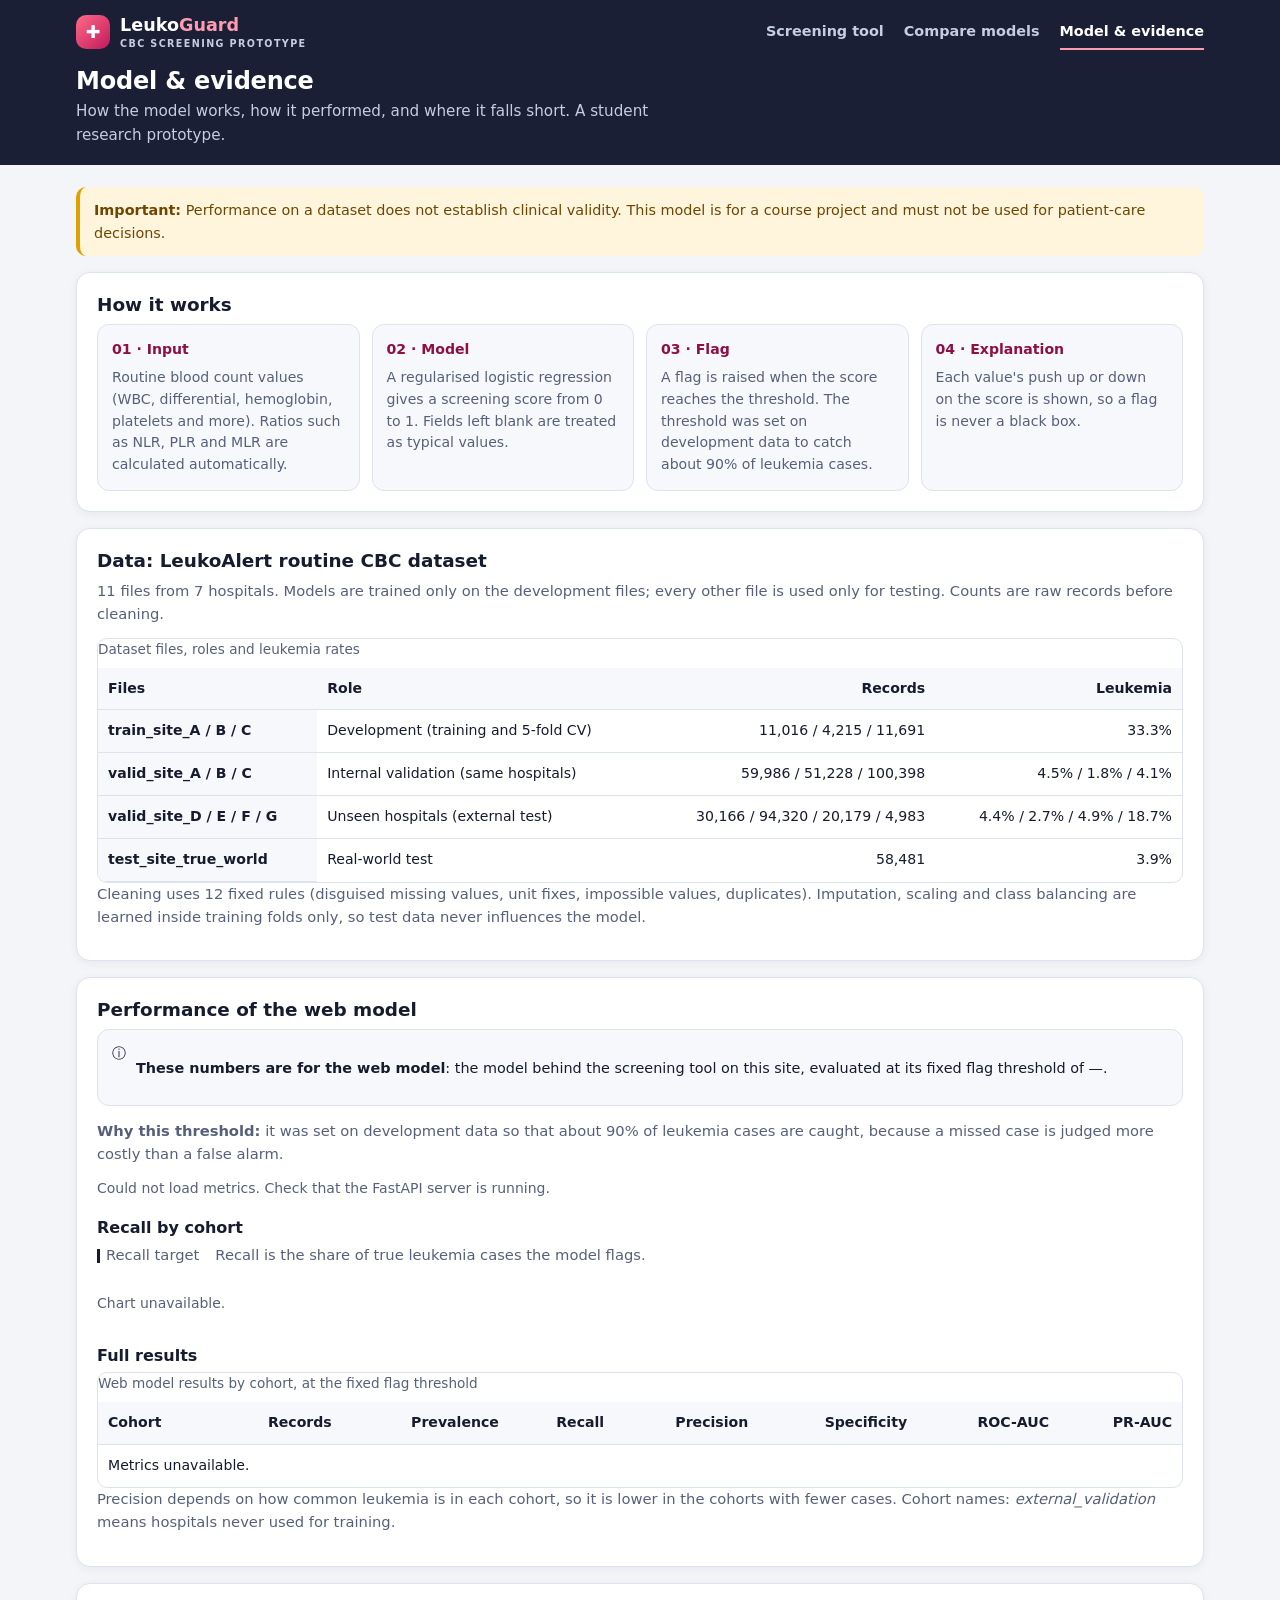
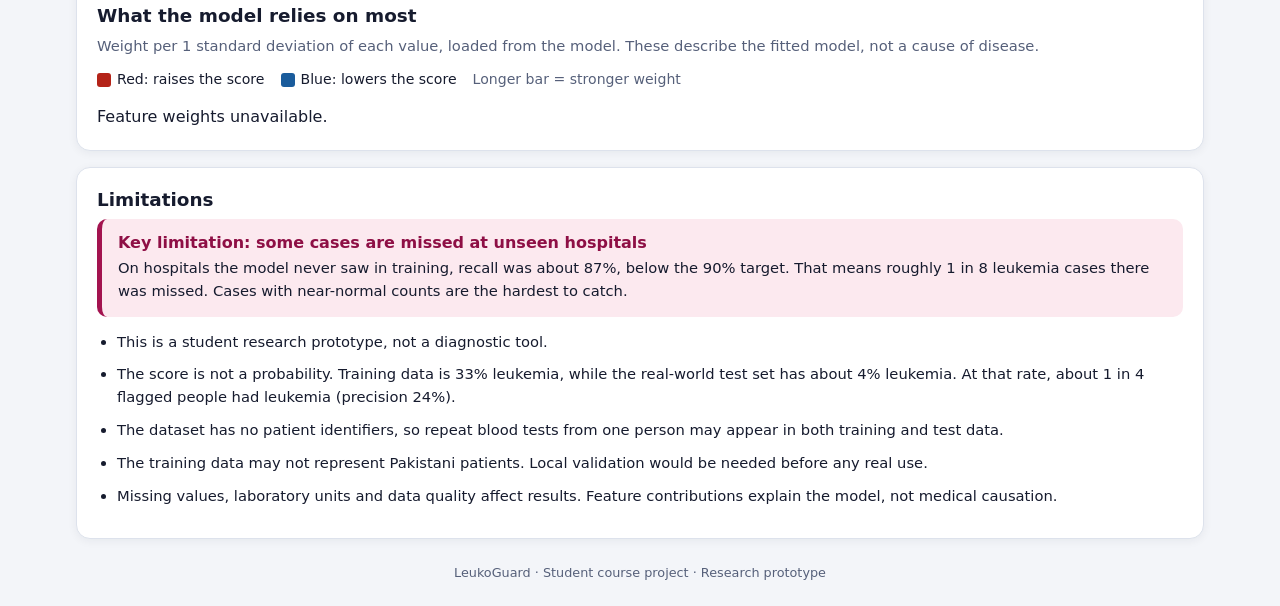
==== commit f0cd845d: "Serve all trained CBC models and compare analyzer scores on the website" ====
--- a/app/static/about.html
+++ b/app/static/about.html
@@ -16,6 +16,7 @@
         <a class="brand" href="/"><span class="logo" aria-hidden="true">✚</span><span>Leuko<span class="brand-accent">Guard</span><small>CBC screening prototype</small></span></a>
         <div class="nav">
           <a href="/">Screening tool</a>
+          <a href="panel.html">Compare models</a>
           <a href="about.html" aria-current="page">Model &amp; evidence</a>
         </div>
       </nav>
